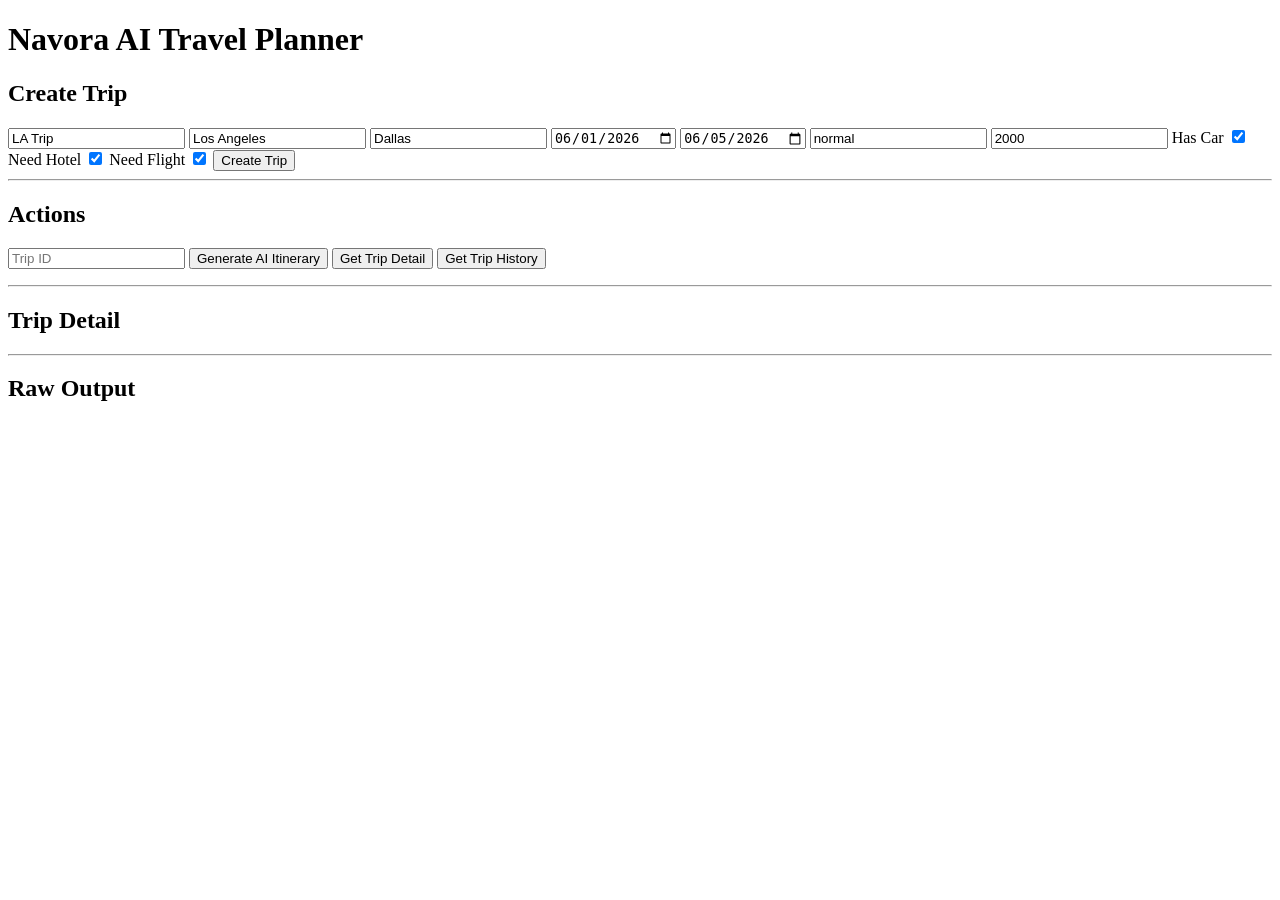
==== frontend/index.html @ 64abdb3e "Heavy backend development day. Built out the full core feature set of the itinerary system." ====
<!DOCTYPE html>
<html>
<head>
  <title>Navora AI Test Frontend</title>
</head>
<body>
  <h1>Navora AI Travel Planner</h1>

  <h2>Create Trip</h2>
  <input id="title" placeholder="Title" value="LA Trip">
  <input id="destination_city" placeholder="Destination City" value="Los Angeles">
  <input id="departure_city" placeholder="Departure City" value="Dallas">
  <input id="arrival_date" type="date" value="2026-06-01">
  <input id="departure_date" type="date" value="2026-06-05">
  <input id="traveler_type" placeholder="Traveler Type" value="normal">
  <input id="budget" type="number" value="2000">

  <label>
    Has Car
    <input id="has_car" type="checkbox" checked>
  </label>

  <label>
    Need Hotel
    <input id="need_hotel" type="checkbox" checked>
  </label>

  <label>
    Need Flight
    <input id="need_flight" type="checkbox" checked>
  </label>

  <button onclick="createTrip()">Create Trip</button>

  <hr>

  <h2>Actions</h2>
  <input id="trip_id" placeholder="Trip ID">
  <button onclick="generateAIItinerary()">Generate AI Itinerary</button>
  <button onclick="getTripDetail()">Get Trip Detail</button>
  <button onclick="getTripHistory()">Get Trip History</button>

  <p id="loading"></p>

  <hr>

  <h2>Trip Detail</h2>
  <div id="tripDetail"></div>

  <hr>

  <h2>Raw Output</h2>
  <pre id="output"></pre>

  <script src="script.js"></script>
</body>
</html>
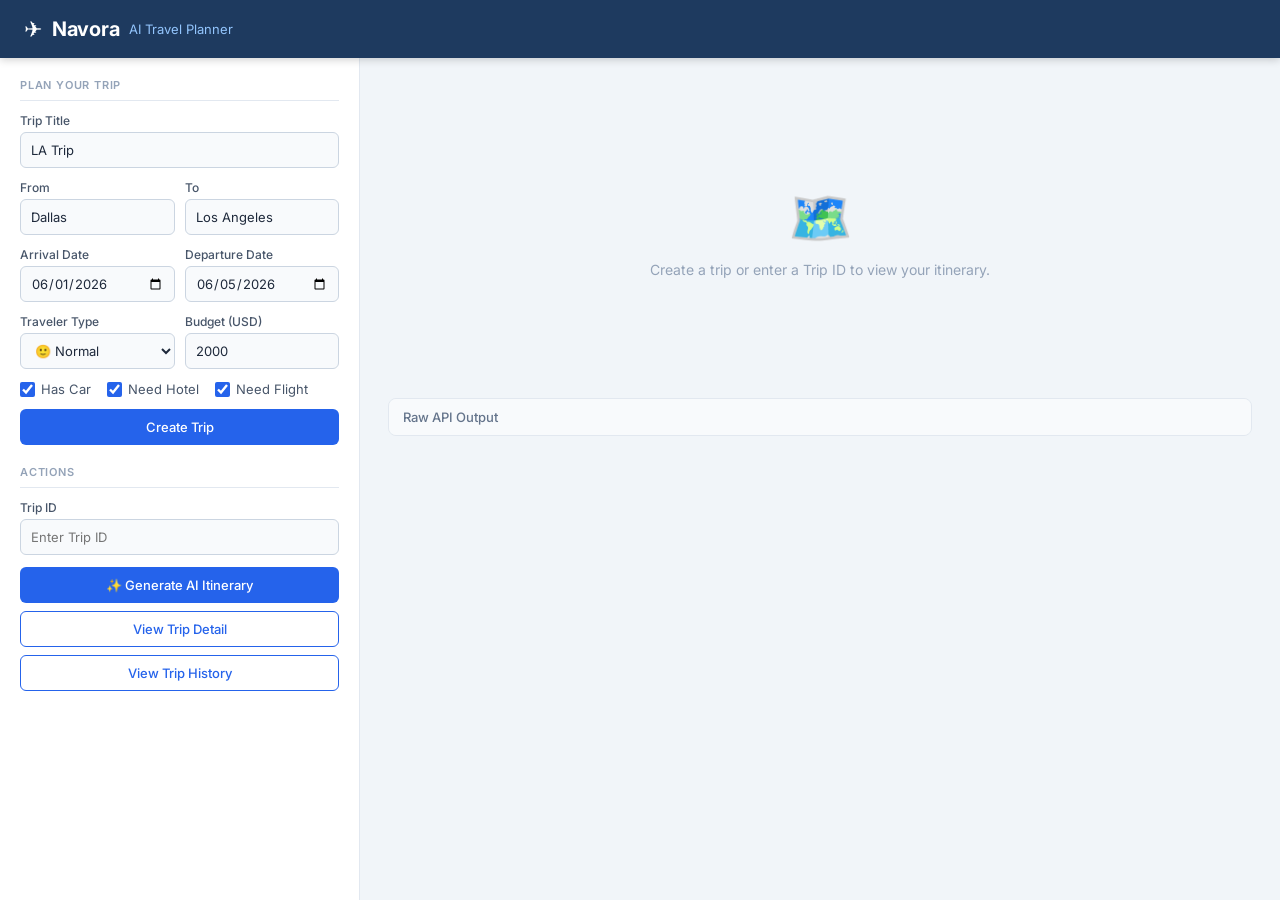
==== commit 8d3a5a37: "frontend (I tried no design skill" ====
--- a/frontend/index.html
+++ b/frontend/index.html
@@ -1,57 +1,124 @@
 <!DOCTYPE html>
-<html>
+<html lang="en">
 <head>
-  <title>Navora AI Test Frontend</title>
+  <meta charset="UTF-8">
+  <meta name="viewport" content="width=device-width, initial-scale=1.0">
+  <title>Navora — AI Travel Planner</title>
+  <link rel="preconnect" href="https://fonts.googleapis.com">
+  <link href="https://fonts.googleapis.com/css2?family=Inter:wght@400;500;600;700&display=swap" rel="stylesheet">
+  <link rel="stylesheet" href="style.css">
 </head>
 <body>
-  <h1>Navora AI Travel Planner</h1>
 
-  <h2>Create Trip</h2>
-  <input id="title" placeholder="Title" value="LA Trip">
-  <input id="destination_city" placeholder="Destination City" value="Los Angeles">
-  <input id="departure_city" placeholder="Departure City" value="Dallas">
-  <input id="arrival_date" type="date" value="2026-06-01">
-  <input id="departure_date" type="date" value="2026-06-05">
-  <input id="traveler_type" placeholder="Traveler Type" value="normal">
-  <input id="budget" type="number" value="2000">
+  <header class="navbar">
+    <div class="navbar-brand">
+      <span class="navbar-logo">✈</span>
+      <span class="navbar-title">Navora</span>
+      <span class="navbar-sub">AI Travel Planner</span>
+    </div>
+    <div id="loading" class="navbar-status"></div>
+  </header>
 
-  <label>
-    Has Car
-    <input id="has_car" type="checkbox" checked>
-  </label>
+  <main class="main-layout">
 
-  <label>
-    Need Hotel
-    <input id="need_hotel" type="checkbox" checked>
-  </label>
+    <aside class="side-panel">
 
-  <label>
-    Need Flight
-    <input id="need_flight" type="checkbox" checked>
-  </label>
+      <section class="panel-section">
+        <h2 class="section-title">Plan Your Trip</h2>
 
-  <button onclick="createTrip()">Create Trip</button>
+        <div class="form-group">
+          <label class="form-label">Trip Title</label>
+          <input class="form-input" id="title" placeholder="e.g. LA Summer Trip" value="LA Trip">
+        </div>
 
-  <hr>
+        <div class="form-row">
+          <div class="form-group">
+            <label class="form-label">From</label>
+            <input class="form-input" id="departure_city" placeholder="Departure City" value="Dallas">
+          </div>
+          <div class="form-group">
+            <label class="form-label">To</label>
+            <input class="form-input" id="destination_city" placeholder="Destination City" value="Los Angeles">
+          </div>
+        </div>
 
-  <h2>Actions</h2>
-  <input id="trip_id" placeholder="Trip ID">
-  <button onclick="generateAIItinerary()">Generate AI Itinerary</button>
-  <button onclick="getTripDetail()">Get Trip Detail</button>
-  <button onclick="getTripHistory()">Get Trip History</button>
+        <div class="form-row">
+          <div class="form-group">
+            <label class="form-label">Arrival Date</label>
+            <input class="form-input" id="arrival_date" type="date" value="2026-06-01">
+          </div>
+          <div class="form-group">
+            <label class="form-label">Departure Date</label>
+            <input class="form-input" id="departure_date" type="date" value="2026-06-05">
+          </div>
+        </div>
 
-  <p id="loading"></p>
+        <div class="form-row">
+          <div class="form-group">
+            <label class="form-label">Traveler Type</label>
+            <select class="form-input" id="traveler_type">
+              <option value="chill">🌴 Chill</option>
+              <option value="normal" selected>🙂 Normal</option>
+              <option value="speedrunning">⚡ Speedrunning</option>
+            </select>
+          </div>
+          <div class="form-group">
+            <label class="form-label">Budget (USD)</label>
+            <input class="form-input" id="budget" type="number" value="2000">
+          </div>
+        </div>
 
-  <hr>
+        <div class="checkbox-group">
+          <label class="checkbox-label">
+            <input id="has_car" type="checkbox" checked>
+            <span>Has Car</span>
+          </label>
+          <label class="checkbox-label">
+            <input id="need_hotel" type="checkbox" checked>
+            <span>Need Hotel</span>
+          </label>
+          <label class="checkbox-label">
+            <input id="need_flight" type="checkbox" checked>
+            <span>Need Flight</span>
+          </label>
+        </div>
 
-  <h2>Trip Detail</h2>
-  <div id="tripDetail"></div>
+        <button class="btn btn-primary btn-full" onclick="createTrip()">Create Trip</button>
+      </section>
 
-  <hr>
+      <section class="panel-section">
+        <h2 class="section-title">Actions</h2>
 
-  <h2>Raw Output</h2>
-  <pre id="output"></pre>
+        <div class="form-group">
+          <label class="form-label">Trip ID</label>
+          <input class="form-input" id="trip_id" placeholder="Enter Trip ID">
+        </div>
+
+        <div class="action-buttons">
+          <button class="btn btn-primary btn-full" onclick="generateAIItinerary()">✨ Generate AI Itinerary</button>
+          <button class="btn btn-outline btn-full" onclick="getTripDetail()">View Trip Detail</button>
+          <button class="btn btn-outline btn-full" onclick="getTripHistory()">View Trip History</button>
+        </div>
+      </section>
+
+    </aside>
+
+    <section class="content-panel">
+      <div id="tripDetail" class="trip-detail">
+        <div class="empty-state">
+          <div class="empty-icon">🗺️</div>
+          <p>Create a trip or enter a Trip ID to view your itinerary.</p>
+        </div>
+      </div>
+
+      <details class="raw-output-wrapper">
+        <summary>Raw API Output</summary>
+        <pre id="output" class="raw-output"></pre>
+      </details>
+    </section>
+
+  </main>
 
   <script src="script.js"></script>
 </body>
-</html>+</html>
--- a/frontend/style.css
+++ b/frontend/style.css
@@ -0,0 +1,528 @@
+/* ── Reset & Base ─────────────────────────────────────────── */
+*, *::before, *::after {
+  box-sizing: border-box;
+  margin: 0;
+  padding: 0;
+}
+
+body {
+  font-family: 'Inter', sans-serif;
+  background: #f1f5f9;
+  color: #1e293b;
+  height: 100vh;
+  display: flex;
+  flex-direction: column;
+}
+
+/* ── Navbar ───────────────────────────────────────────────── */
+.navbar {
+  background: #1e3a5f;
+  color: white;
+  padding: 0 24px;
+  height: 58px;
+  display: flex;
+  align-items: center;
+  justify-content: space-between;
+  flex-shrink: 0;
+  box-shadow: 0 2px 8px rgba(0, 0, 0, 0.18);
+  z-index: 10;
+}
+
+.navbar-brand {
+  display: flex;
+  align-items: center;
+  gap: 10px;
+}
+
+.navbar-logo {
+  font-size: 22px;
+}
+
+.navbar-title {
+  font-size: 20px;
+  font-weight: 700;
+  letter-spacing: -0.3px;
+}
+
+.navbar-sub {
+  font-size: 13px;
+  color: #93c5fd;
+  font-weight: 400;
+}
+
+.navbar-status {
+  font-size: 13px;
+  color: #93c5fd;
+  font-style: italic;
+  text-align: right;
+}
+
+/* ── Layout ───────────────────────────────────────────────── */
+.main-layout {
+  display: flex;
+  flex: 1;
+  overflow: hidden;
+}
+
+/* ── Left Panel ───────────────────────────────────────────── */
+.side-panel {
+  width: 360px;
+  flex-shrink: 0;
+  background: #ffffff;
+  border-right: 1px solid #e2e8f0;
+  overflow-y: auto;
+  padding: 20px;
+  display: flex;
+  flex-direction: column;
+  gap: 20px;
+}
+
+.panel-section {
+  display: flex;
+  flex-direction: column;
+  gap: 12px;
+}
+
+.section-title {
+  font-size: 11px;
+  font-weight: 600;
+  color: #94a3b8;
+  text-transform: uppercase;
+  letter-spacing: 0.8px;
+  padding-bottom: 8px;
+  border-bottom: 1px solid #e2e8f0;
+}
+
+/* ── Form Elements ────────────────────────────────────────── */
+.form-group {
+  display: flex;
+  flex-direction: column;
+  gap: 4px;
+}
+
+.form-row {
+  display: grid;
+  grid-template-columns: 1fr 1fr;
+  gap: 10px;
+}
+
+.form-label {
+  font-size: 12px;
+  font-weight: 500;
+  color: #475569;
+}
+
+.form-input {
+  height: 36px;
+  padding: 0 10px;
+  border: 1px solid #cbd5e1;
+  border-radius: 6px;
+  font-size: 13px;
+  font-family: inherit;
+  color: #1e293b;
+  background: #f8fafc;
+  transition: border-color 0.15s, box-shadow 0.15s;
+  width: 100%;
+}
+
+.form-input:focus {
+  outline: none;
+  border-color: #3b82f6;
+  box-shadow: 0 0 0 3px rgba(59, 130, 246, 0.15);
+  background: #fff;
+}
+
+.form-input[type="date"],
+select.form-input {
+  cursor: pointer;
+}
+
+/* ── Checkboxes ───────────────────────────────────────────── */
+.checkbox-group {
+  display: flex;
+  gap: 16px;
+  flex-wrap: wrap;
+}
+
+.checkbox-label {
+  display: flex;
+  align-items: center;
+  gap: 6px;
+  font-size: 13px;
+  color: #475569;
+  cursor: pointer;
+  user-select: none;
+}
+
+.checkbox-label input[type="checkbox"] {
+  width: 15px;
+  height: 15px;
+  accent-color: #2563eb;
+  cursor: pointer;
+}
+
+/* ── Buttons ──────────────────────────────────────────────── */
+.btn {
+  height: 36px;
+  padding: 0 14px;
+  border-radius: 6px;
+  font-size: 13px;
+  font-weight: 500;
+  font-family: inherit;
+  cursor: pointer;
+  border: none;
+  transition: background 0.15s, transform 0.08s, box-shadow 0.15s;
+  white-space: nowrap;
+  display: inline-flex;
+  align-items: center;
+  justify-content: center;
+}
+
+.btn:active {
+  transform: translateY(1px);
+}
+
+.btn-primary {
+  background: #2563eb;
+  color: white;
+}
+
+.btn-primary:hover {
+  background: #1d4ed8;
+}
+
+.btn-outline {
+  background: transparent;
+  color: #2563eb;
+  border: 1px solid #2563eb;
+}
+
+.btn-outline:hover {
+  background: #eff6ff;
+}
+
+.btn-danger {
+  background: transparent;
+  color: #ef4444;
+  border: 1px solid #fca5a5;
+}
+
+.btn-danger:hover {
+  background: #fef2f2;
+  border-color: #ef4444;
+}
+
+.btn-warning {
+  background: transparent;
+  color: #d97706;
+  border: 1px solid #fcd34d;
+}
+
+.btn-warning:hover {
+  background: #fffbeb;
+  border-color: #d97706;
+}
+
+.btn-success {
+  background: transparent;
+  color: #059669;
+  border: 1px solid #6ee7b7;
+}
+
+.btn-success:hover {
+  background: #ecfdf5;
+  border-color: #059669;
+}
+
+.btn-full {
+  width: 100%;
+}
+
+.btn-sm {
+  height: 28px;
+  padding: 0 10px;
+  font-size: 12px;
+  border-radius: 5px;
+}
+
+.action-buttons {
+  display: flex;
+  flex-direction: column;
+  gap: 8px;
+}
+
+/* ── Right Content Panel ──────────────────────────────────── */
+.content-panel {
+  flex: 1;
+  overflow-y: auto;
+  padding: 28px;
+  display: flex;
+  flex-direction: column;
+  gap: 20px;
+}
+
+/* ── Empty State ──────────────────────────────────────────── */
+.empty-state {
+  display: flex;
+  flex-direction: column;
+  align-items: center;
+  justify-content: center;
+  gap: 12px;
+  padding: 100px 0;
+  color: #94a3b8;
+  font-size: 14px;
+}
+
+.empty-icon {
+  font-size: 52px;
+}
+
+/* ── Bounce Loader ────────────────────────────────────────── */
+.bounce-loader {
+  display: flex;
+  align-items: flex-end;
+  justify-content: center;
+  gap: 12px;
+  height: 80px;
+}
+
+.bounce-ball {
+  display: block;
+  width: 16px;
+  height: 16px;
+  border-radius: 50%;
+  background-color: #f4743b;
+  animation:
+    ball-bounce 0.6s infinite,
+    ball-color 2.4s steps(4, end) infinite;
+}
+
+@keyframes ball-bounce {
+  0%, 100% {
+    transform: translateY(0);
+    animation-timing-function: cubic-bezier(0, 0, 0.2, 1);
+  }
+  50% {
+    transform: translateY(-50px);
+    animation-timing-function: cubic-bezier(0.8, 0, 1, 1);
+  }
+}
+
+@keyframes ball-color {
+  0%   { background-color: #f4743b; }
+  25%  { background-color: #1e3a8a; }
+  50%  { background-color: #f59e0b; }
+  75%  { background-color: #22c55e; }
+}
+
+.bounce-ball:nth-child(1) { animation-delay: 0s,    0s;    }
+.bounce-ball:nth-child(2) { animation-delay: 0.12s, 0.12s; }
+.bounce-ball:nth-child(3) { animation-delay: 0.24s, 0.24s; }
+.bounce-ball:nth-child(4) { animation-delay: 0.36s, 0.36s; }
+.bounce-ball:nth-child(5) { animation-delay: 0.48s, 0.48s; }
+
+.loader-hint {
+  margin-top: 20px;
+  font-size: 13px;
+  color: #94a3b8;
+  font-style: italic;
+  min-width: 360px;
+  text-align: center;
+}
+
+/* ── Trip Header ──────────────────────────────────────────── */
+.trip-header {
+  margin-bottom: 24px;
+}
+
+.trip-title {
+  font-size: 26px;
+  font-weight: 700;
+  color: #1e293b;
+}
+
+/* ── Day Block ────────────────────────────────────────────── */
+.day-block {
+  margin-bottom: 32px;
+}
+
+.day-header {
+  display: flex;
+  align-items: center;
+  gap: 10px;
+  margin-bottom: 14px;
+}
+
+.day-number-badge {
+  background: #2563eb;
+  color: white;
+  font-size: 11px;
+  font-weight: 600;
+  padding: 3px 10px;
+  border-radius: 20px;
+  letter-spacing: 0.3px;
+}
+
+.day-theme {
+  font-size: 15px;
+  font-weight: 600;
+  color: #1e293b;
+}
+
+.day-date {
+  font-size: 13px;
+  color: #94a3b8;
+  margin-left: auto;
+}
+
+/* ── Item Cards ───────────────────────────────────────────── */
+.item-card {
+  background: #ffffff;
+  border: 1px solid #e2e8f0;
+  border-radius: 10px;
+  padding: 16px;
+  margin-bottom: 12px;
+  box-shadow: 0 1px 3px rgba(0, 0, 0, 0.04);
+  transition: box-shadow 0.15s, border-color 0.15s;
+}
+
+.item-card:hover {
+  box-shadow: 0 4px 14px rgba(0, 0, 0, 0.08);
+}
+
+.item-card.locked {
+  border-color: #fbbf24;
+  background: #fffdf0;
+}
+
+.card-top {
+  display: flex;
+  align-items: center;
+  gap: 10px;
+  margin-bottom: 8px;
+  flex-wrap: wrap;
+}
+
+.type-badge {
+  font-size: 10px;
+  font-weight: 700;
+  padding: 3px 8px;
+  border-radius: 4px;
+  text-transform: uppercase;
+  letter-spacing: 0.5px;
+}
+
+.type-badge.attraction {
+  background: #dbeafe;
+  color: #1d4ed8;
+}
+
+.type-badge.restaurant {
+  background: #ffedd5;
+  color: #c2410c;
+}
+
+.card-name {
+  font-size: 15px;
+  font-weight: 600;
+  color: #1e293b;
+  flex: 1;
+}
+
+.time-badge {
+  font-size: 12px;
+  color: #64748b;
+  background: #f1f5f9;
+  padding: 3px 8px;
+  border-radius: 4px;
+  font-variant-numeric: tabular-nums;
+}
+
+.lock-badge {
+  font-size: 14px;
+  line-height: 1;
+}
+
+.weather-emoji {
+  font-size: 15px;
+  line-height: 1;
+  margin-right: 2px;
+}
+
+.card-address {
+  font-size: 13px;
+  color: #64748b;
+  margin-bottom: 4px;
+}
+
+.card-notes {
+  font-size: 13px;
+  color: #475569;
+  margin-bottom: 14px;
+  line-height: 1.5;
+}
+
+.card-edit {
+  display: grid;
+  grid-template-columns: 110px 110px 1fr;
+  gap: 8px;
+  margin-bottom: 12px;
+}
+
+.card-input {
+  height: 30px;
+  padding: 0 8px;
+  border: 1px solid #cbd5e1;
+  border-radius: 5px;
+  font-size: 12px;
+  font-family: inherit;
+  color: #1e293b;
+  background: #f8fafc;
+  width: 100%;
+  transition: border-color 0.15s, box-shadow 0.15s;
+}
+
+.card-input:focus {
+  outline: none;
+  border-color: #3b82f6;
+  box-shadow: 0 0 0 2px rgba(59, 130, 246, 0.15);
+}
+
+.card-actions {
+  display: flex;
+  gap: 8px;
+  flex-wrap: wrap;
+}
+
+/* ── Raw Output ───────────────────────────────────────────── */
+.raw-output-wrapper {
+  border: 1px solid #e2e8f0;
+  border-radius: 8px;
+  overflow: hidden;
+}
+
+.raw-output-wrapper summary {
+  padding: 10px 14px;
+  background: #f8fafc;
+  font-size: 13px;
+  font-weight: 500;
+  color: #64748b;
+  cursor: pointer;
+  user-select: none;
+  list-style: none;
+}
+
+.raw-output-wrapper summary:hover {
+  background: #f1f5f9;
+}
+
+.raw-output {
+  padding: 16px;
+  background: #1e293b;
+  color: #cbd5e1;
+  font-size: 12px;
+  line-height: 1.65;
+  overflow-x: auto;
+  max-height: 420px;
+  font-family: 'Courier New', Courier, monospace;
+}
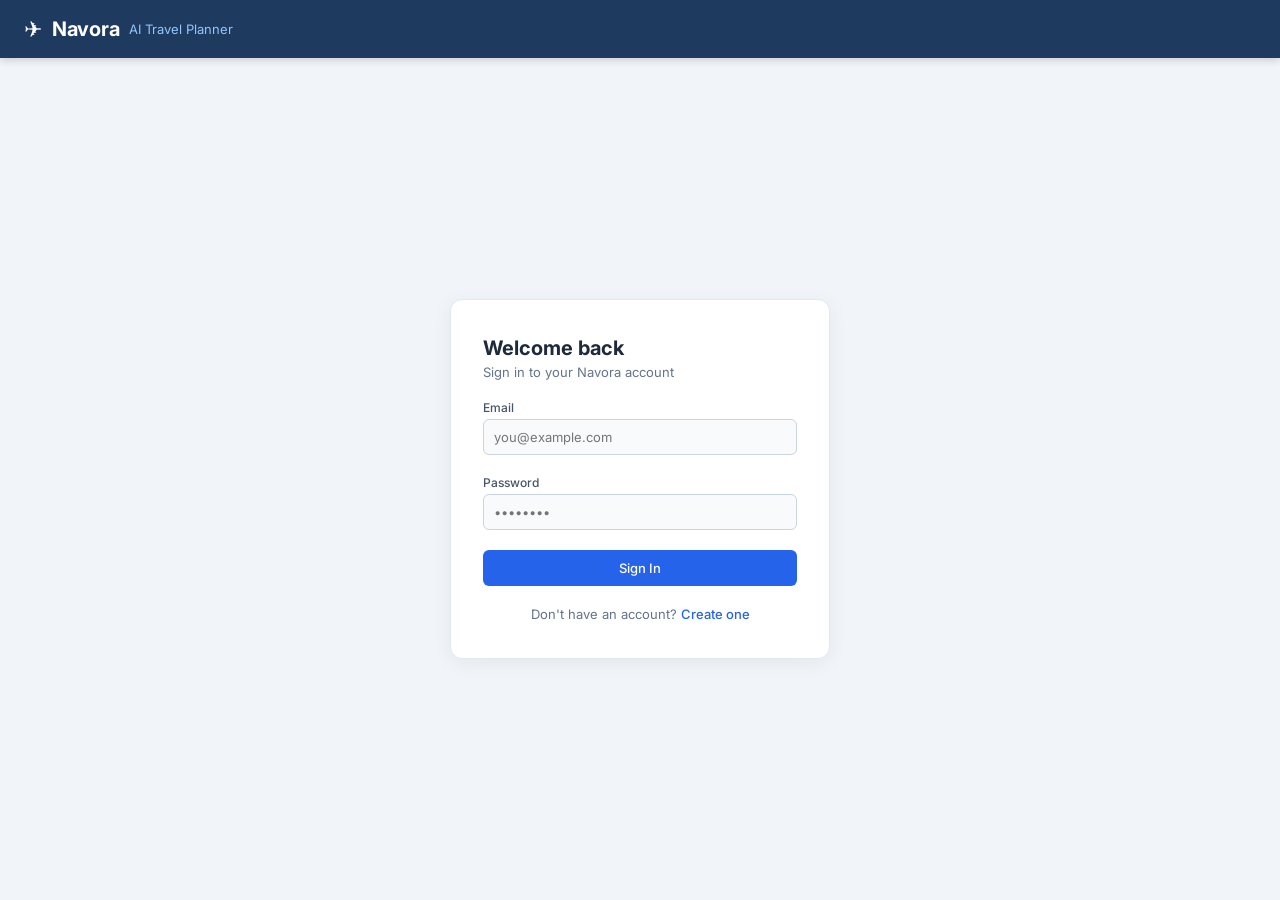
==== commit 987174c3: "uploaded login system, history page and made some change of frontend" ====
--- a/frontend/index.html
+++ b/frontend/index.html
@@ -10,13 +10,21 @@
 </head>
 <body>
 
+  <script src="auth.js"></script>
+  <script>
+    requireLogin();
+  </script>
+
   <header class="navbar">
     <div class="navbar-brand">
       <span class="navbar-logo">✈</span>
       <span class="navbar-title">Navora</span>
       <span class="navbar-sub">AI Travel Planner</span>
     </div>
-    <div id="loading" class="navbar-status"></div>
+    <div style="display:flex;align-items:center;gap:16px;">
+      <div id="loading" class="navbar-status"></div>
+      <button class="btn btn-outline btn-sm" style="color:#93c5fd;border-color:#93c5fd;" onclick="logoutUser()">Logout</button>
+    </div>
   </header>
 
   <main class="main-layout">
@@ -89,15 +97,10 @@
       <section class="panel-section">
         <h2 class="section-title">Actions</h2>
 
-        <div class="form-group">
-          <label class="form-label">Trip ID</label>
-          <input class="form-input" id="trip_id" placeholder="Enter Trip ID">
-        </div>
+        <input id="trip_id" type="hidden">
 
         <div class="action-buttons">
-          <button class="btn btn-primary btn-full" onclick="generateAIItinerary()">✨ Generate AI Itinerary</button>
-          <button class="btn btn-outline btn-full" onclick="getTripDetail()">View Trip Detail</button>
-          <button class="btn btn-outline btn-full" onclick="getTripHistory()">View Trip History</button>
+          <button class="btn btn-outline btn-full" onclick="window.location.href='history.html'">View Trip History</button>
         </div>
       </section>
 
